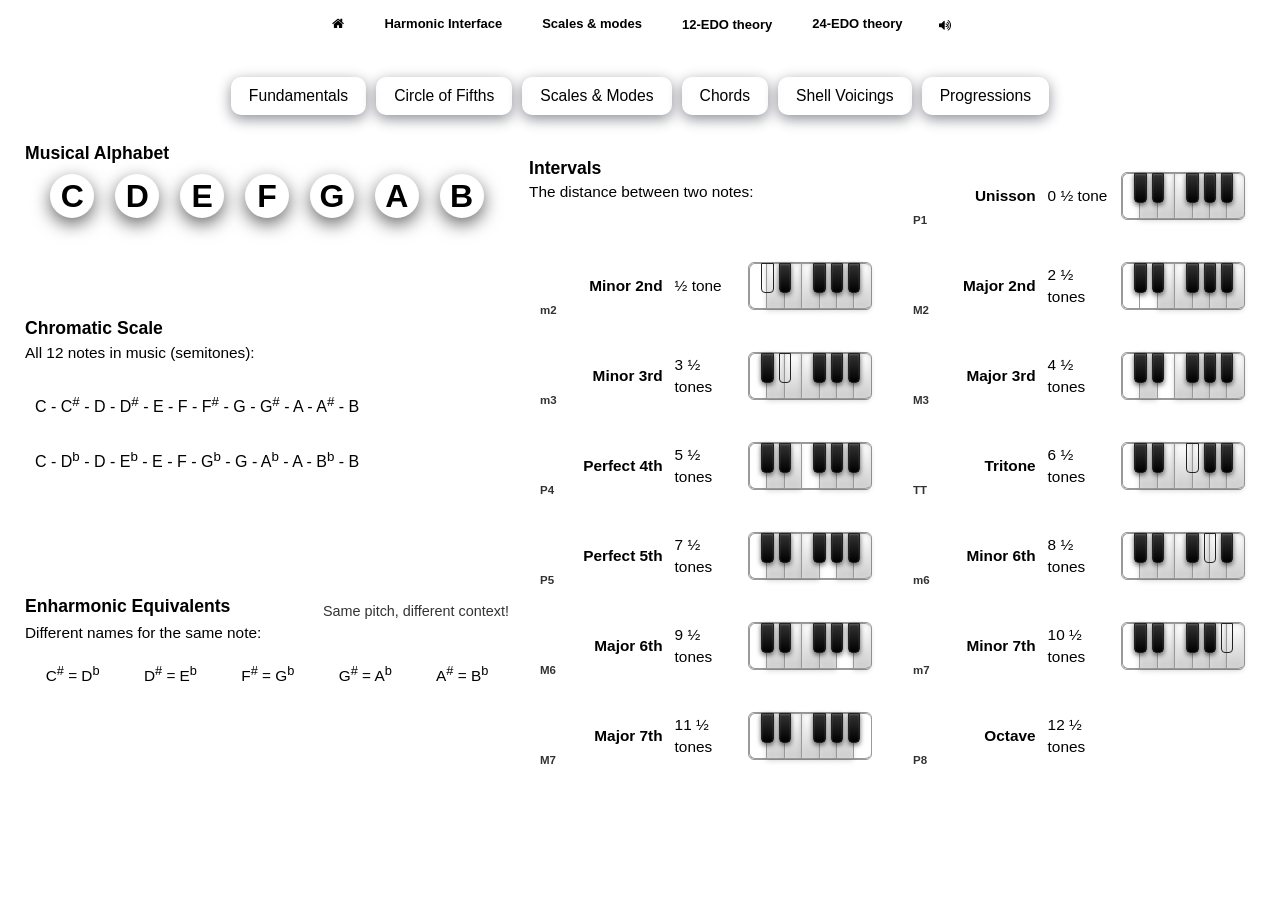
==== tools/12-edo/index.html @ b6a89ee2 "move theory_mindmap to 12-edo folder" ====
<!DOCTYPE html>
<html lang="en">

<head>
    <meta charset="UTF-8">
    <meta name="viewport" content="width=device-width, initial-scale=1.0">
    <title>Music Theory Mindmap</title>
    <link rel="stylesheet" href="../../css/master-style.css">
    <link rel="stylesheet" href="style.css">
    <script src="../../js/utils/modes.js"></script>
    <script src="../../js/core/theory-engine.js"></script>
    <script src="../../js/core/audio-manager.js"></script>
    <script src="script.js" defer></script>
    <script src="../../js/components/shell-voicing.js"></script>
    <script src="../../js/components/keyboard.js"></script>
    <link rel="stylesheet" href="https://cdnjs.cloudflare.com/ajax/libs/font-awesome/4.7.0/css/font-awesome.min.css">
    <script src="../../js/components/main-nav.js"></script>
    <script src="../../js/components/circle-fifths.js"></script>
    <script src="../../js/utils/loadSynth.js" defer></script>

    <link rel="icon" type="image/png" href="../../assets/icon.png" />
</head>

<body>
    <main-nav active-tab="mindmap" root-path="../../"></main-nav>
    <div class="container">
        <div class="tab-nav">
            <button class="tab-btn active" onclick="showTab('fundamentals')">Fundamentals</button>
            <button class="tab-btn" onclick="showTab('circle')">Circle of Fifths</button>
            <button class="tab-btn" onclick="showTab('scales')">Scales & Modes</button>
            <button class="tab-btn" onclick="showTab('chords')">Chords</button>
            <button class="tab-btn" onclick="showTab('shell')">Shell Voicings</button>
            <button class="tab-btn" onclick="showTab('progressions')">Progressions</button>
        </div>

        <!-- FUNDAMENTALS TAB -->
        <div id="fundamentals" class="tab-content active">
            <div class="grid grid-4">
                <!-- Musical Alphabet -->
                <div class="card card-fund" style="grid-area: a;">
                    <h3>Musical Alphabet</h3>
                    <div class="notes-circles">
                        <!-- todo: play notes on click -->
                        <span class="note-circle">C</span>
                        <span class="note-circle">D</span>
                        <span class="note-circle">E</span>
                        <span class="note-circle">F</span>
                        <span class="note-circle">G</span>
                        <span class="note-circle">A</span>
                        <span class="note-circle">B</span>
                    </div>
                </div>

                <!-- Chromatic Scale -->
                <div class="card card-fund" style="grid-area: b;">
                    <h3>Chromatic Scale</h3>
                    <p>All 12 notes in music (semitones):</p>
                    <ul class="scale-formula">
                        <!-- todo: play notes on click -->
                        <li class="scale-li" data-scale="chromatic">C - C<sup>#</sup> - D - D<sup>#</sup> - E - F -
                            F<sup>#</sup> - G - G<sup>#</sup> - A - A<sup>#</sup> - B</li>
                        <li class="scale-li" data-scale="chromatic">C - D<sup>b</sup> - D - E<sup>b</sup> - E - F -
                            G<sup>b</sup> - G - A<sup>b</sup> - A - B<sup>b</sup> - B</li>
                    </ul>
                </div>

                <!-- Enharmonic Equivalents -->
                <div class="card card-fund" style="grid-area: c;">
                    <span
                        style="display: flex; flex-direction: row; justify-content: space-between; align-items: center;">
                        <h3>Enharmonic Equivalents</h3>
                        <p style="margin-top: 10px; font-size: 0.9em; opacity: 0.8;">Same pitch, different context!</p>
                    </span>
                    <p>Different names for the same note:</p>
                    <ul class="scale-formula-enharmonic">
                        <li class="enharmonic-li" data-note="C#">C<sup>#</sup> = D<sup>b</sup></li>
                        <li class="enharmonic-li" data-note="D#">D<sup>#</sup> = E<sup>b</sup></li>
                        <li class="enharmonic-li" data-note="F#">F<sup>#</sup> = G<sup>b</sup></li>
                        <li class="enharmonic-li" data-note="G#">G<sup>#</sup> = A<sup>b</sup></li>
                        <li class="enharmonic-li" data-note="A#">A<sup>#</sup> = B<sup>b</sup></li>
                    </ul>
                </div>

                <!-- Intervals -->
                <div class="card card-fund" style="grid-area: d;">
                    <ul class="interval-list interval-grid-container">
                        <span>
                            <h3>Intervals</h3>
                            <p>The distance between two notes:</p>
                        </span>
                        <li class="interval-li" data-semitones="0">
                            <span>P1</span>
                            <span class="interval-name">Unisson</span>
                            <span>0 ½ tone</span>
                            <custom-keyboard height="100%" width="100%" style="height: 80%" keys="C"></custom-keyboard>
                        </li>
                        <li class="interval-li" data-semitones="1">
                            <span>m2</span>
                            <span class="interval-name">Minor 2nd</span>
                            <span>½ tone</span>
                            <custom-keyboard height="100%" width="100%" style="height: 80%"
                                keys="C - C#"></custom-keyboard>
                        </li>
                        <li class="interval-li" data-semitones="2">
                            <span>M2</span>
                            <span class="interval-name">Major 2nd</span>
                            <span>2 ½ tones</span>
                            <custom-keyboard height="100%" width="100%" style="height: 80%"
                                keys="C - D"></custom-keyboard>
                        </li>
                        <li class="interval-li" data-semitones="3">
                            <span>m3</span>
                            <span class="interval-name">Minor 3rd</span>
                            <span>3 ½ tones</span>
                            <custom-keyboard height="100%" width="100%" style="height: 80%"
                                keys="C - D#"></custom-keyboard>
                        </li>
                        <li class="interval-li" data-semitones="4">
                            <span>M3</span>
                            <span class="interval-name">Major 3rd</span>
                            <span>4 ½ tones</span>
                            <custom-keyboard height="100%" width="100%" style="height: 80%"
                                keys="C - E"></custom-keyboard>
                        </li>
                        <li class="interval-li" data-semitones="5">
                            <span>P4</span>
                            <span class="interval-name">Perfect 4th</span>
                            <span>5 ½ tones</span>
                            <custom-keyboard height="100%" width="100%" style="height: 80%"
                                keys="C - F"></custom-keyboard>
                        </li>
                        <li class="interval-li" data-semitones="6">
                            <span>TT</span>
                            <span class="interval-name">Tritone</span>
                            <span>6 ½ tones</span>
                            <custom-keyboard height="100%" width="100%" style="height: 80%"
                                keys="C - F#"></custom-keyboard>
                        </li>
                        <li class="interval-li" data-semitones="7">
                            <span>P5</span>
                            <span class="interval-name">Perfect 5th</span>
                            <span>7 ½ tones</span>
                            <custom-keyboard height="100%" width="100%" style="height: 80%"
                                keys="C - G"></custom-keyboard>
                        </li>
                        <li class="interval-li" data-semitones="8">
                            <span>m6</span>
                            <span class="interval-name">Minor 6th</span>
                            <span>8 ½ tones</span>
                            <custom-keyboard height="100%" width="100%" style="height: 80%"
                                keys="C - G#"></custom-keyboard>
                        </li>
                        <li class="interval-li" data-semitones="9">
                            <span>M6</span>
                            <span class="interval-name">Major 6th</span>
                            <span>9 ½ tones</span>
                            <custom-keyboard height="100%" width="100%" style="height: 80%"
                                keys="C - A"></custom-keyboard>
                        </li>
                        <li class="interval-li" data-semitones="10">
                            <span>m7</span>
                            <span class="interval-name">Minor 7th </span>
                            <span>10 ½ tones</span>
                            <custom-keyboard height="100%" width="100%" style="height: 80%"
                                keys="C - A#"></custom-keyboard>
                        </li>
                        <li class="interval-li" data-semitones="11">
                            <span>M7</span>
                            <span class="interval-name">Major 7th</span>
                            <span>11 ½ tones</span>
                            <custom-keyboard height="100%" width="100%" style="height: 80%"
                                keys="C - B"></custom-keyboard>
                        </li>
                        <li class="interval-li" data-semitones="12">
                            <span>P8</span>
                            <span class="interval-name">Octave</span>
                            <span>12 ½ tones</span>
                        </li>
                    </ul>
                </div>
            </div>
        </div>

        <!-- CIRCLE OF FIFTHS TAB -->
        <div id="circle" class="tab-content">
            <div class="card card-circle" style="grid-area: a;">
                <circle-fifths></circle-fifths>
            </div>
        </div>

        <!-- SCALES TAB -->
        <div id="scales" class="tab-content">
            <div class="grid grid-6">
                <div class="card" style="grid-area: e;">
                    <h3>Interactive Scale Explorer</h3>
                    <p style="color: var(--text-muted); font-size: 0.9em; margin-bottom: 15px;">Choose any root note and mode to explore the 12-EDO scales dynamically.</p>
                    <div style="display: flex; gap: 15px; align-items: center; margin-bottom: 20px; flex-wrap: wrap;">
                        <select id="dynamic-root" style="min-width: 80px;"></select>
                        <select id="dynamic-mode" style="min-width: 180px;"></select>
                        <button id="play-dynamic-scale" class="tab-btn active" style="display: flex; align-items: center; gap: 8px;">
                            <i class="fa fa-play"></i> Play Scale
                        </button>
                    </div>
                    <div id="dynamic-scale-notes" style="display: flex; gap: 8px; flex-wrap: wrap;"></div>
                </div>

                <div class="card" style="grid-area: a;">
                    <h3>Major Scale (Ionian)</h3>
                    <p style="margin-bottom: 10px;"><strong>Formula:</strong> W-W-H-W-W-W-H</p>
                    <p style="font-size: 0.9em; opacity: 0.8; margin-bottom: 15px;">The bright, happy foundation of Western music.</p>
                    <ul class="scale-formula" style="list-style:none; padding:0; display:flex; flex-direction:column; gap:10px;">
                        <li class="scale-card-btn" data-root="C" data-mode="Major/Ionian">C Major</li>
                    </ul>
                </div>

                <div class="card" style="grid-area: b;">
                    <h3>Natural Minor (Aeolian)</h3>
                    <p style="margin-bottom: 10px;"><strong>Formula:</strong> W-H-W-W-H-W-W</p>
                    <p style="font-size: 0.9em; opacity: 0.8; margin-bottom: 15px;">Relative to Major, creates a darker, melancholic feel.</p>
                    <ul class="scale-formula" style="list-style:none; padding:0; display:flex; flex-direction:column; gap:10px;">
                        <li class="scale-card-btn" data-root="A" data-mode="Natural Minor/Aeolian">A Minor</li>
                    </ul>
                </div>

                <div class="card" style="grid-area: c;">
                    <h3>Pentatonic & Blues</h3>
                    <p><strong>Major Penta:</strong> 1 - 2 - 3 - 5 - 6</p>
                    <p><strong>Minor Penta:</strong> 1 - <sup>b</sup>3 - 4 - 5 - <sup>b</sup>7</p>
                    <p style="font-size: 0.9em; opacity: 0.8; margin-bottom: 15px;">5-note scales heavily used in Rock, Pop & Blues.</p>
                    <ul class="scale-formula" style="list-style:none; padding:0; display:flex; flex-direction:column; gap:10px;">
                        <li class="scale-card-btn" data-root="C" data-mode="Pentatonic Major">C Major Pentatonic</li>
                    </ul>
                </div>

                <div class="card" style="grid-area: d;">
                    <h3>The 7 Modes</h3>
                    <p style="font-size: 0.9em; opacity: 0.8; margin-bottom: 15px;">Built from each degree of the major scale (Click to play in C):</p>
                    <ul class="scale-formula" style="list-style:none; padding:0; display:grid; grid-template-columns: repeat(auto-fit, minmax(220px, 1fr)); gap:10px;">
                        <li class="scale-card-btn" data-root="C" data-mode="Major/Ionian" data-title="Ionian (I)" data-desc="Major scale (bright)"></li>
                        <li class="scale-card-btn" data-root="C" data-mode="Dorian" data-title="Dorian (ii)" data-desc="Minor with raised 6th (jazzy)"></li>
                        <li class="scale-card-btn" data-root="C" data-mode="Phrygian" data-title="Phrygian (iii)" data-desc="Minor with b2 (Spanish)"></li>
                        <li class="scale-card-btn" data-root="C" data-mode="Lydian" data-title="Lydian (IV)" data-desc="Major with #4 (dreamy)"></li>
                        <li class="scale-card-btn" data-root="C" data-mode="Mixolydian" data-title="Mixolydian (V)" data-desc="Major with b7 (bluesy)"></li>
                        <li class="scale-card-btn" data-root="C" data-mode="Natural Minor/Aeolian" data-title="Aeolian (vi)" data-desc="Natural minor (dark)"></li>
                        <li class="scale-card-btn" data-root="C" data-mode="Locrian" data-title="Locrian (vii)" data-desc="Diminished (unstable)"></li>
                    </ul>
                </div>
            </div>
        </div>

        <!-- CHORDS TAB -->
        <div id="chords" class="tab-content">
            <div class="grid grid-7">
                <div class="card" style="grid-area: a;">
                    <h3>Triads</h3>
                    <ul class="chord-formula">
                        <li class="chords-li-example">
                            <strong>Major</strong>
                            <strong>C</strong>
                            <text><strong>1 - 3 - 5</strong><br>(C - E - G)</text>
                            <custom-keyboard height="50px" width="200px" keys="C - E - G"
                                style="grid-area: c;"></custom-keyboard>
                        </li>
                        <li class="chords-li-example">
                            <strong>Minor</strong>
                            <strong>C<sub>m</sub></strong>
                            <text><strong>1 - <sup>b</sup>3 - 5</strong><br>(C - E<sup>b</sup> - G)</text>
                            <custom-keyboard height="50px" width="200px" keys="C - Eb - G"
                                style="grid-area: c;"></custom-keyboard>
                        </li>
                        <li class="chords-li-example">
                            <strong>Diminished</strong>
                            <strong>C<sub>dim</sub></strong>
                            <text><strong>1 - <sup>b</sup>3 - <sup>b</sup>5</strong><br>(C - E<sup>b</sup> -
                                G<sup>b</sup>)</text>
                            <custom-keyboard height="50px" width="200px" keys="C - Eb - Gb"
                                style="grid-area: c;"></custom-keyboard>
                        </li>
                        <li class="chords-li-example">
                            <strong>Augmented</strong>
                            <strong>C<sub>aug</sub></strong>
                            <text><strong>1 - 3 - <sup>#</sup>5</strong><br>(C - E<sup>b</sup> - G<sup>#</sup>)</text>
                            <custom-keyboard height="50px" width="200px" keys="C - E - G#"
                                style="grid-area: c;"></custom-keyboard>
                        </li>
                    </ul>
                </div>

                <div class="card" style="grid-area: b;">
                    <h3>7th Chords</h3>
                    <ul class="chord-formula">
                        <li class="chords-li-example">
                            <strong>Major 7</strong>
                            <strong>C<sup>M7</sup></strong>
                            <text><strong>1 - 3 - 5 - 7</strong><br>(C - E - G - B)</text>
                            <custom-keyboard height="50px" width="200px" keys="C - E - G - B"
                                style="grid-area: c;"></custom-keyboard>
                        </li>
                        <li class="chords-li-example">
                            <strong>Dominant 7</strong>
                            <strong>C<sup>7</sup></strong>
                            <text><strong>1 - 3 - 5 - <sup>b</sup>7</strong><br>(C - E - G - B<sup>b</sup>)</text>
                            <custom-keyboard height="50px" width="200px" keys="C - E - G - Bb"
                                style="grid-area: c;"></custom-keyboard>
                        </li>
                        <li class="chords-li-example">
                            <strong>Minor 7</strong>
                            <strong>C<sub>m</sub><sup>7</sup></strong>
                            <text><strong>1 - <sup>b</sup>3 - 5 - <sup>b</sup>7</strong><br>(C - E<sup>b</sup> - G -
                                B<sup>b</sup>)</text>
                            <custom-keyboard height="50px" width="200px" keys="C - Eb - G - Bb"
                                style="grid-area: c;"></custom-keyboard>
                        </li>
                        <li class="chords-li-example">
                            <strong>Minor 7b5</strong>
                            <strong>C<sub>m</sub><sup>7b5</sup></strong>
                            <text><strong>1 - <sup>b</sup>3 - <sup>b</sup>5 - <sup>b</sup>7</strong><br>(C -
                                E<sup>b</sup> - G<sup>b</sup> - B<sup>b</sup>)</text>
                            <custom-keyboard height="50px" width="200px" keys="C - Eb - Gb - Bb"
                                style="grid-area: c;"></custom-keyboard>
                        </li>
                        <li class="chords-li-example">
                            <strong>Diminished 7</strong>
                            <strong>C<sub>dim</sub><sup>7</sup></strong>
                            <text><strong>1 - <sup>b</sup>3 - <sup>b</sup>5 - bb7</strong><br>(C - E<sup>b</sup> -
                                G<sup>b</sup> - B<sup>bb</sup>)</text>
                            <custom-keyboard height="50px" width="200px" keys="C - Eb - Gb - A"
                                style="grid-area: c;"></custom-keyboard>
                        </li>
                    </ul>
                </div>

                <div class="card" style="grid-area: c;">
                    <h3>Extended Chords</h3>
                    <ul class="chord-formula">
                        <li class="chords-li-example">
                            <strong>Nineth</strong>
                            <strong>C<sup>9</sup></strong>
                            <text><strong>1 - 3 - 5 - 7 - 9</strong><br>(C - E -
                                G - B - D)</text>
                            <custom-keyboard height="50px" width="200px" keys="C - E -
                                G - B - D"
                                style="grid-area: c;"></custom-keyboard>
                        </li>
                        <li class="chords-li-example">
                            <strong>Eleventh</strong>
                            <strong>C<sup>11</sup></strong>
                            <text><strong>1 - 3 - 5 - 7 - 9 - 11</strong><br>(C - E -
                                G - B - D - F)</text>
                            <custom-keyboard height="50px" width="200px" keys="C - E -
                                G - B - D - F"
                                style="grid-area: c;"></custom-keyboard>
                        </li>
                        <li class="chords-li-example">
                            <strong>Thirteenth</strong>
                            <strong>C<sup>13</sup></strong>
                            <text><strong>1 - 3 - 5 - 7 - 9 - 11 - 13</strong><br>(C - E -
                                G - B - D - F - A)</text>
                            <custom-keyboard height="50px" width="200px" keys="C - E -
                                G - B - D - F - A"
                                style="grid-area: c;"></custom-keyboard>
                        </li>
                    </ul>
                    <p style="margin-top: 10px; font-size: 0.9em; opacity: 0.8;">Often voiced selectively (not all notes
                        played)</p>
                </div>

                <div class="card" style="grid-area: d;">
                    <h3>Diatonic Chords in Major Keys</h3>
                    <p>Chords built from each scale degree:</p>
                    <div class="progression-box">
                        <div class="chord-box">I<sup>M7</sup></div>
                        <div class="chord-box">ii<sub>m</sub><sup>7</sup></div>
                        <div class="chord-box">iii<sub>m</sub><sup>7</sup></div>
                        <div class="chord-box">IV<sup>M7</sup></div>
                        <div class="chord-box">V<sup>7</sup></div>
                        <div class="chord-box">vi<sub>m</sub><sup>7</sup></div>
                        <div class="chord-box">vii<sub>m</sub><sup>7b5</sup></div>
                    </div>
                    <p style="margin-top: 15px;">Example in C: C<sup>M7</sup> - D<sub>m</sub><sup>7</sup> - E<sub>m</sub><sup>7</sup> - F<sup>M7</sup> - G<sup>7</sup> - A<sub>m</sub><sup>7</sup> - B<sub>m</sub><sup>7b5</sup></p>
                </div>
            </div>
        </div>

        <!-- SHELL VOICINGS TAB -->
        <div id="shell" class="tab-content">
            <div class="grid grid-2" style="grid-area: a;">
                <div class="card">
                    <span class="shells-title">
                        <h3>Major 7</h3>
                        <p>1 3 7</p>
                    </span>

                    <div class="shells">
                        <div class="shell-voicing">
                            <h4>Root on E</h4>
                            <shell-voicing type="maj7" root-string="E"></shell-voicing>
                        </div>

                        <div class="shell-voicing">
                            <h4>Root on A</h4>
                            <shell-voicing type="maj7" root-string="A"></shell-voicing>
                        </div>

                        <div class="shell-voicing">
                            <h4>Root on D</h4>
                            <shell-voicing type="maj7" root-string="D"></shell-voicing>
                        </div>

                        <div class="shell-voicing">
                            <h4>Root on G</h4>
                            <shell-voicing type="maj7" root-string="G"></shell-voicing>
                        </div>
                    </div>
                </div>

                <div class="card">
                    <span class="shells-title">
                        <h3>Minor 7</h3>
                        <p>1 <sup>b</sup>3 <sup>b</sup>7</p>
                    </span>
                    <div class="shells">
                        <div class="shell-voicing">
                            <h4>Root on E</h4>
                            <shell-voicing type="min7" root-string="E"></shell-voicing>
                        </div>

                        <div class="shell-voicing">
                            <h4>Root on A</h4>
                            <shell-voicing type="min7" root-string="A"></shell-voicing>
                        </div>

                        <div class="shell-voicing">
                            <h4>Root on D</h4>
                            <shell-voicing type="min7" root-string="D"></shell-voicing>
                        </div>

                        <div class="shell-voicing">
                            <h4>Root on G</h4>
                            <shell-voicing type="min7" root-string="G"></shell-voicing>
                        </div>
                    </div>
                </div>

                <div class="card">
                    <span class="shells-title">
                        <h3>Dominant 7</h3>
                        <p>1 3 <sup>b</sup>7</p>
                    </span>
                    <div class="shells">
                        <div class="shell-voicing">
                            <h4>Root on E</h4>
                            <shell-voicing type="dom7" root-string="E"></shell-voicing>
                        </div>

                        <div class="shell-voicing">
                            <h4>Root on A</h4>
                            <shell-voicing type="dom7" root-string="A"></shell-voicing>
                        </div>

                        <div class="shell-voicing">
                            <h4>Root on D</h4>
                            <shell-voicing type="dom7" root-string="D"></shell-voicing>
                        </div>

                        <div class="shell-voicing">
                            <h4>Root on G</h4>
                            <shell-voicing type="dom7" root-string="G"></shell-voicing>
                        </div>
                    </div>
                </div>

                <div class="card">
                    <span class="shells-title">
                        <h3>Sixth</h3>
                        <p>1 3 6</p>
                    </span>
                    <div class="shells">
                        <div class="shell-voicing">
                            <h4>Root on E</h4>
                            <shell-voicing type="6" root-string="E"></shell-voicing>
                        </div>

                        <div class="shell-voicing">
                            <h4>Root on A</h4>
                            <shell-voicing type="6" root-string="A"></shell-voicing>
                        </div>

                        <div class="shell-voicing">
                            <h4>Root on D</h4>
                            <shell-voicing type="6" root-string="D"></shell-voicing>
                        </div>

                        <div class="shell-voicing">
                            <h4>Root on G</h4>
                            <shell-voicing type="6" root-string="G"></shell-voicing>
                        </div>
                    </div>
                </div>
            </div>
        </div>

        <!-- PROGRESSIONS TAB -->
        <div id="progressions" class="tab-content">
            <div class="grid grid-3">
                <div class="card" style="grid-area: a;">
                    <h3>Common Chord Progressions</h3>

                    <h4>The Three Chord Wonder</h4>
                    <div class="progression-box">
                        <div class="chord-box">I</div>
                        <div class="chord-box">IV</div>
                        <div class="chord-box">V</div>
                    </div>
                    <p style="font-size: 0.9em; opacity: 0.8;">In C: C - F - G (Used in countless rock, pop, and blues
                        songs)</p>

                    <h4>Pop Progression</h4>
                    <div class="progression-box">
                        <div class="chord-box">I</div>
                        <div class="chord-box">V</div>
                        <div class="chord-box">vi</div>
                        <div class="chord-box">IV</div>
                    </div>
                    <p style="font-size: 0.9em; opacity: 0.8;">In C: C - G - Am - F (Extremely popular in modern pop
                        music)</p>

                    <h4>Jazz Standard</h4>
                    <div class="progression-box">
                        <div class="chord-box">ii</div>
                        <div class="chord-box">V</div>
                        <div class="chord-box">I</div>
                    </div>
                    <p style="font-size: 0.9em; opacity: 0.8;">In C: Dm7 - G7 - Cmaj7 (The most important progression in
                        jazz)</p>

                    <h4>50s Progression</h4>
                    <div class="progression-box">
                        <div class="chord-box">I</div>
                        <div class="chord-box">vi</div>
                        <div class="chord-box">IV</div>
                        <div class="chord-box">V</div>
                    </div>
                    <p style="font-size: 0.9em; opacity: 0.8;">In C: C - Am - F - G (Classic doo-wop and early rock)</p>

                    <h4>12-Bar Blues</h4>
                    <div class="progression-box blues">
                        <div class="chord-box">I</div>
                        <div class="chord-box">I</div>
                        <div class="chord-box">I</div>
                        <div class="chord-box">I</div>
                        <div class="chord-box">IV</div>
                        <div class="chord-box">IV</div>
                        <div class="chord-box">I</div>
                        <div class="chord-box">I</div>
                        <div class="chord-box">V</div>
                        <div class="chord-box">IV</div>
                        <div class="chord-box">I</div>
                        <div class="chord-box">V</div>
                    </div>
                    <p style="font-size: 0.9em; opacity: 0.8;">In A: A7 - A7 - A7 - A7 - D7 - D7 - A7 - A7 - E7 - D7 - A7 - E7 (12-Bar Standard)</p>
                </div>

                <div class="card" style="grid-area: b;">
                    <h3>Advanced Chord Progressions</h3>

                    <h4>Cycle of 4ths</h4>
                    <div class="progression-box">
                        <div class="chord-box">iii</div>
                        <div class="chord-box">vi</div>
                        <div class="chord-box">ii</div>
                        <div class="chord-box">V</div>
                        <div class="chord-box">I</div>
                    </div>
                    <p style="font-size: 0.9em; opacity: 0.8;">In C: Em7 - Am7 - Dm7 - G7 - Cmaj7</p>

                    <h4>Rhythm Changes (A Section)</h4>
                    <div class="progression-box">
                        <div class="chord-box">I</div>
                        <div class="chord-box">vi</div>
                        <div class="chord-box">ii</div>
                        <div class="chord-box">V</div>
                    </div>
                    <p style="font-size: 0.9em; opacity: 0.8;">In C: Cmaj7 - Am7 - Dm7 - G7 (Based on "I Got Rhythm" - foundation of countless jazz standards)</p>
                </div>

                <div class="card" style="grid-area: c;">
                    <h3>Chord Functions</h3>
                    <ul class="interval-list interval-grid-container-2">
                        <li><strong>Tonic (I, vi)</strong> - Home base, stable, resolution</li>
                        <li><strong>Subdominant (ii, IV)</strong> - Moves away from tonic, builds tension</li>
                        <li><strong>Dominant (V, vii°)</strong> - High tension, wants to resolve to tonic</li>
                    </ul>
                    <p style="margin-top: 15px; font-size: 0.9em;">Flow: Tonic → Subdominant → Dominant → Tonic</p>
                </div>

                <div class="card" style="grid-area: d;">
                    <h3>Common Substitutions</h3>
                    <ul class="chord-formula">
                        <li><strong>Relative minor/major</strong><br>I ↔ vi (C ↔ Am)</li>
                        <li><strong>Tritone substitution</strong><br>V7 ↔ bII7 (G7 ↔ Db7)</li>
                        <li><strong>Secondary dominants</strong><br>Any chord can be preceded by its V7</li>
                        <li><strong>Borrowed chords</strong><br>Use chords from parallel minor</li>
                    </ul>
                </div>
            </div>
        </div>
    </div>
</body>

</html>
---- tools/12-edo/style.css ----
/* reset */
* {
  margin:0;
  padding:0;
  box-sizing:border-box;
  -webkit-font-smoothing:antialiased;
  -moz-osx-font-smoothing:grayscale;
}

body:not(.main-nav) {
  font-family: 'Inter', 'Segoe UI', Roboto, Arial, sans-serif;
  background: linear-gradient(135deg, var(--bg-dark) 0%, #071016 100%);
  color: var(--text-white);
	padding-bottom: 5px;
  overflow-x: hidden;
  line-height:1.45;
  -webkit-tap-highlight-color: transparent;
}

/* central container */
.container{
  max-width: calc(100% - 50px);
  margin: 0 auto;
}

/* heading */
h1{
  text-align:center;
  font-size:2.4em;
  margin-bottom:8px;
  color: var(--text-white);
  letter-spacing: -0.02em;
  text-shadow: 0 6px 18px rgba(0,0,0,0.6);
}

.card h3 {
  font-size: 1.1em;
}

/* tab nav */
.tab-nav{
  display:flex;
  justify-content:center;
  gap:10px;
  margin-top:26px;
  margin-bottom:26px;
  flex-wrap:wrap;
}

.tab-btn{
  padding:10px 18px;
  background: transparent;
  border: 1px solid var(--glass);
  color: var(--text-muted);
  cursor: pointer;
  border-radius:10px;
  font-size:0.98em;
  transition: all 220ms cubic-bezier(.2,.9,.32,1);
  backdrop-filter: blur(6px);
  box-shadow: 0 4px 14px rgba(2,6,23,0.45);
}

.tab-btn:hover{
  transform: translateY(0px);
}

.tab-btn.active{
  background: var(--glass);
  border: 1px solid var(--accent-blue);
  color: var(--accent-blue);
}

/* tabs content */
.tab-content{
  display:none;
  animation: fadeIn 420ms ease both;
}

.tab-content.active{
  display:block;
}

@keyframes fadeIn{
  from{ opacity:0; transform: translateY(8px); }
  to{ opacity:1; transform: translateY(0); }
}

/* grids */
.grid{
  display:grid;
  gap:20px;
  margin-bottom:20px;
}

.grid-2 { grid-template-columns: repeat(auto-fit, minmax(300px, 1fr)); }
.grid-3 {
  grid-template-areas:
		"a b d"
		"a c c";
}
.grid-4 {
    position: relative;
    display: grid;
    grid-template-columns: 1fr 1.5fr;
    grid-template-areas:
        "a d"
        "b d"
        "c d";
    gap: 20px;
}
.grid-5 {
  grid-template-areas: "a";
  height: calc(100vh - 200px);
  display: flex;
  align-items: center;
  justify-content: center;
}
.grid-6 {
	grid-template-areas:
		"a b c"
		"e d d";
}
.grid-7 {
	grid-template-areas:
		"a b c"
		"a b d";
}

.card-circle {
  height: 100%;
  display: flex;
  flex-direction: column;
  justify-content: center;
  align-items: center;
  padding: 20px;
}

/* lists */
.card-fund .scale-formula li {
  font-size: 1em;
}

.interval-list, .chord-formula, .scale-formula, .tips-list{
  list-style:none;
  padding:10px 0;
}

.interval-list, .scale-formula, .tips-list {
  margin-top: 0;
  padding-top: 0;
}

.interval-list li, .chord-formula li, .scale-formula li, .tips-list li {
  padding:10px;
  margin:8px 0;
  background: rgba(255,255,255,0.02);
  border-radius:8px;
  border-left: 4px solid var(--cool-blue);
  color: var(--text-white);
  font-size:0.96em;
	cursor: default;
}

.interval-list li:hover span, .scale-formula li:hover, .tips-list li:hover {
	color: var(--accent-blue);
	border-color: var(--cool-blue);
	cursor: pointer;
}

.interval-list li {
  display: grid;
  grid-template-columns: 1fr 0.5fr 1fr;
  gap: 12px;
  position: relative;
}

.tips-list li {
  display: grid;
  grid-template-columns: 1fr 1fr;
  gap: 12px;
  position: relative;
}

/* Le conteneur parent devient une grille à 2 colonnes */
.interval-grid-container {
    display: grid;
    grid-template-columns: 1fr 1fr; /* Deux colonnes égales */
    gap: 10px 20px; /* Espace vertical de 10px, horizontal de 20px */
    list-style: none;
    padding: 0;
    margin-top: 15px;
}

/* On s'assure que chaque item occupe bien sa ligne */
.interval-grid-container li {
    margin: 0; /* On gère l'espacement via le gap du parent */
    display: grid;
    grid-template-columns: 1fr 0.5fr 1fr;
    gap: 12px;
    position: relative;
    align-items: center;
    min-height: 80px; /* Optionnel : force une hauteur minimale identique pour tous */
}

.interval-grid-container-2 li {
    margin: 0; /* On gère l'espacement via le gap du parent */
    display: grid;
    grid-template-columns: 1fr 1fr;
    gap: 12px;
    position: relative;
    align-items: center;
    min-height: 80px; /* Optionnel : force une hauteur minimale identique pour tous */
}


.interval-list li > span:first-child {
  position: absolute;
  bottom: 5px;
  left: 5px;
  font-size: 0.75em;
  font-weight: 800;
  color: var(--accent-blue); /* Optionnel : pour le faire ressortir */
  opacity: 0.8;
  background: rgba(255, 255, 255, 0.05);
  padding: 2px 6px;
  border-radius: 4px;
}

.scale-formula-enharmonic {
  list-style:none;
  display: flex;
  flex-direction: row;
  gap: 3px;
  justify-content: space-around;
}

.interval-grid-container li {
  position: relative;
}

.interval-list-2, .chord-formula, .scale-formula {
  list-style:none;
  padding:10px 0;
}

.interval-list-2 li, .chord-formula li, .scale-formula li, .scale-formula-enharmonic li{
  padding:10px;
  margin:8px 0;
  background: rgba(255,255,255,0.02);
  border-radius:8px;
  border-left: 4px solid var(--cool-blue);
  color: var(--text-white);
  font-size:0.96em;
	cursor: default;
}

.interval-list-2 li:hover span, .scale-formula li:hover, .scale-formula-enharmonic li:hover {
	color: var(--accent-blue);
	border-color: var(--cool-blue);
	cursor: pointer;
}

.interval-name {
  font-weight: bold;
  text-align: right;
}

/* progression / small UI chips */
.progression-box{
  display:flex;
  gap:10px;
  flex-wrap:wrap;
  margin:10px 0;
}

.blues {
	display: grid;
	grid-template-columns: repeat(4, 1fr);
	gap: 10px;
	margin: 10px 0;
}

.blues > .chord-box {
  background-color: rgb(0, 0, 255, 0.1);
}

.chord-box{
  background: rgba(255,255,255,0.03);
  padding:10px 14px;
  border-radius:10px;
  font-weight:700;
  font-size:1.05em;
  color: var(--text-white);
  border: 1px solid rgba(255,255,255,0.03);
  box-shadow: 0 6px 18px rgba(0,0,0,0.45);
}

/* note circle: modern neon rim */
.note-circle {
  display:inline-flex;
  width:44px;
  height:44px;
  border-radius:50%;
  background: linear-gradient(180deg, rgba(255,255,255,0.01), rgba(255,255,255,0.015));
  border: 1px solid rgba(255,255,255,0.04);
  align-items:center;
  justify-content:center;
  margin:6px;
  font-weight:700;
  color: var(--text-white);
  box-shadow: 0 6px 18px rgba(0,0,0,0.6), inset 0 1px 0 rgba(255,255,255,0.02);
	cursor: pointer;
}

.note-circle:hover{
	color: var(--accent-blue);
	border-color: var(--cool-blue);
	background: linear-gradient(180deg, rgba(255,255,255,0.01), rgba(255,255,255,0.02));
}

.notes-circles {
  font-size: 2em;
  text-align: center;
  margin: 2px 0;
  cursor: default;
}

.shells-title {
  display: flex;
  flex-direction: row;
  justify-content: space-between;
  padding: 0 10px;
}

.shell {
  display: grid;
  grid-template-areas:
    "a"
    "b";
}

.shells {
  display: grid;
  grid-template-columns: repeat(2, 1fr);
  grid-template-rows: repeat(2, 1fr);
  gap: 5px;
}

/* shell voicing cards */
.shell-voicing {
  background: var(--bg-dark);
  padding:10px;
  border-radius:10px;
  border: 1px solid rgba(255,255,255,0.03);
  max-height: 200px;
  max-width: 200px;
  position: relative;
}

.shell-voicing h4 {
  font-size: 0.9em;
  margin: 0;
}

/* smaller UI tweaks */
.card p{ color: var(--text-muted); font-size:0.96em; }
.card strong{ color: var(--text-white); }

/* responsive tweaks */
@media (max-width: 900px) {
  .grid-3, .grid-4, .grid-6, .grid-7 {
    grid-template-columns: 1fr;
    grid-template-areas:
      "a"
      "b"
      "c"
      "d";
  }
  .interval-grid-container {
    grid-template-columns: 1fr;
  }
}

@media (max-width:600px){
  h1{ font-size:1.6em; }
  .tab-btn{ padding:8px 12px; font-size:0.9em; }
  .note-circle{ width:36px; height:36px; }
  .shells { grid-template-columns: 1fr; }
  .blues { grid-template-columns: repeat(2, 1fr); }
}

line {
	stroke: rgba(255, 255, 255, 0.03);
	stroke-width: 2;
}

.chords-li-example {
  display: grid;
  gap: 8px;
  justify-items: center;
}
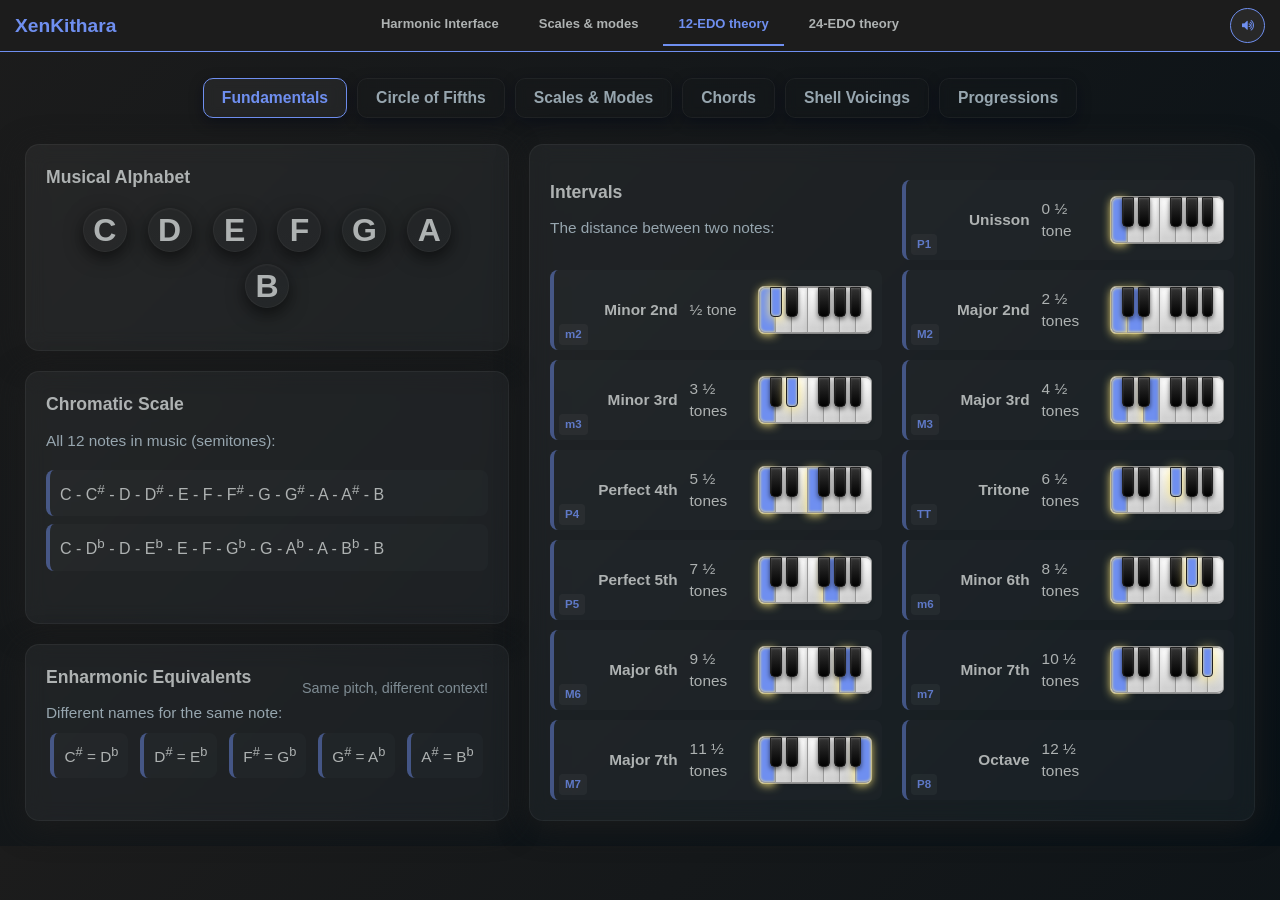
==== commit 9cd8e922: "fix: update pages names" ====
--- a/tools/12-edo/index.html
+++ b/tools/12-edo/index.html
@@ -4,7 +4,7 @@
 <head>
     <meta charset="UTF-8">
     <meta name="viewport" content="width=device-width, initial-scale=1.0">
-    <title>Music Theory Mindmap</title>
+    <title>XenKithara - 12-EDO</title>
     <link rel="stylesheet" href="../../css/master-style.css">
     <link rel="stylesheet" href="style.css">
     <script src="../../js/utils/modes.js"></script>
--- a/css/master-style.css
+++ b/css/master-style.css
@@ -0,0 +1,369 @@
+:root {
+    --bg-dark: #1C1C1C;
+    --bg-nav: #1C1C1C;
+    --bg-light: #242424;
+    --text-white: #AEB2B2;
+    --text-dark: #1C1C1C;
+    --text-muted: #97a6af;
+    --accent-blue: #6F8FF0;
+    --dark-blue: #002cb1;
+    --accent-red: #FE5658;
+    --accent-green: #1E5128;
+    --accent-orange: #413C26;
+    --accent-yellow: #FDE87B;
+    --cool-blue: #6f8ff078;
+    --glass: rgba(255, 255, 255, 0.05);
+    --glass-blur: 10px;
+
+    /* z-index level */
+    --level--1: -1;
+    --level-0: 1;
+    --level-1: 10;
+    --level-2: 20;
+    --level-3: 30;
+    --level-4: 40;
+    --level-5: 50;
+}
+
+body {
+    margin: 0;
+    padding: 0;
+    background-color: var(--bg-dark);
+    color: var(--text-white);
+    font-family: 'Inter', 'Segoe UI', sans-serif;
+    width: 100%;
+}
+
+/* Navigation Style EDO */
+.main-nav {
+    width: 100%;
+    background: var(--bg-nav);
+    border-bottom: 1px solid var(--accent-blue);
+    position: sticky;
+    top: 0;
+    z-index: var(--level-4);
+}
+
+.nav-container {
+    display: flex;
+    justify-content: center;
+    gap: 20px;
+    padding: 10px;
+}
+
+.nav-btn {
+    background: none;
+    border: none;
+    color: var(--text-white);
+    padding: 12px 24px;
+    cursor: pointer;
+    font-weight: 600;
+    transition: all 0.3s;
+    border-bottom: 2px solid transparent;
+}
+
+.nav-btn:hover {
+    color: var(--accent-blue);
+}
+
+.nav-btn.active {
+    color: var(--accent-blue);
+    border-bottom: 2px solid var(--accent-blue);
+}
+
+/* --- Global Harmonized UI Components --- */
+
+/* 1. Standardized Buttons */
+button,
+.nav-btn,
+.tab-btn {
+    padding: 10px 20px;
+    background: var(--glass);
+    border: 1px solid var(--glass);
+    color: var(--text-muted);
+    cursor: pointer;
+    border-radius: 10px;
+    font-size: 0.95em;
+    font-weight: 600;
+    transition: all 0.25s cubic-bezier(.2, .9, .32, 1);
+    backdrop-filter: blur(var(--glass-blur));
+    font-family: 'Inter', sans-serif;
+}
+
+button:hover,
+.nav-btn:hover {
+    transform: translateY(-2px);
+    color: var(--text-white);
+    border-color: var(--accent-blue);
+    background: rgba(255, 255, 255, 0.05);
+}
+
+button.active,
+.nav-btn.active,
+.tab-btn.active {
+    background: linear-gradient(90deg, var(--accent-blue), rgba(111, 143, 240, 0.2));
+    border: 1px solid rgba(111, 143, 240, 0.4);
+    color: var(--text-dark);
+    /* Improved contrast for active state */
+}
+
+/* 2. Harmonized Form Inputs (Select, Number, Text) */
+select,
+input[type="number"],
+input[type="text"] {
+    background-color: var(--bg-light);
+    color: var(--text-white);
+    border: 1px solid var(--glass);
+    border-radius: 8px;
+    padding: 8px 12px;
+    font-family: 'Inter', sans-serif;
+    font-size: 0.9em;
+    transition: border-color 0.3s, box-shadow 0.3s;
+    outline: none;
+}
+
+select:focus,
+input:focus {
+    border-color: var(--accent-blue);
+    box-shadow: 0 0 0 2px rgba(111, 143, 240, 0.2);
+}
+
+/* 3. Custom Styled Checkboxes */
+input[type="checkbox"] {
+    appearance: none;
+    -webkit-appearance: none;
+    width: 18px;
+    height: 18px;
+    background: var(--bg-light);
+    border: 2px solid var(--accent-blue);
+    border-radius: 4px;
+    cursor: pointer;
+    position: relative;
+    vertical-align: middle;
+    margin-right: 8px;
+}
+
+input[type="checkbox"]:checked {
+    background: var(--accent-blue);
+}
+
+input[type="checkbox"]:checked::after {
+    position: absolute;
+    color: var(--text-dark);
+    font-size: 14px;
+    font-weight: bold;
+    left: 2px;
+    top: -2px;
+}
+
+/* 4. Table Harmonization */
+table {
+    border-collapse: separate;
+    border-spacing: 4px;
+}
+
+td,
+th {
+    border-radius: 6px;
+}
+
+.card {
+    background: var(--glass);
+    border: 1px solid var(--glass);
+    border-radius: 14px;
+    padding: 20px;
+    backdrop-filter: blur(var(--glass-blur));
+    transition: transform 260ms cubic-bezier(.2, .9, .32, 1), box-shadow 260ms;
+    box-shadow: 0 6px 30px var(--bg-nav);
+}
+
+/* headings inside cards */
+.card h3 {
+    font-size: 1.28em;
+    margin-bottom: 12px;
+    color: var(--text-white);
+}
+
+.card h4 {
+    font-size: 1.03em;
+    margin-top: 12px;
+    margin-bottom: 8px;
+    color: var(--accent-blue);
+}
+
+/* Foldable Footer Styling */
+footer {
+    position: fixed;
+    bottom: 0;
+    left: 0;
+    width: 100%;
+    z-index: var(--level-5);
+    transition: transform 0.4s cubic-bezier(0.4, 0, 0.2, 1);
+}
+
+footer.folded {
+    transform: translateY(calc(100% - 30px));
+    /* Leaves only the arrow visible */
+}
+
+.footer-toggle {
+    width: 50px;
+    height: 30px;
+    background: var(--bg-light);
+    border: 1px solid var(--glass);
+    border-bottom: none;
+    border-radius: 10px 10px 0 0;
+    margin: 0 auto;
+    display: flex;
+    align-items: center;
+    justify-content: center;
+    cursor: pointer;
+    color: var(--text-white);
+    transition: background 0.3s;
+}
+
+.footer-toggle:hover {
+    background: var(--bg-dark);
+}
+
+.footer-toggle i {
+    transition: transform 0.3s;
+}
+
+footer.folded .footer-toggle i {
+    transform: rotate(180deg);
+}
+
+/* Adjusting existing footer containers */
+footer .card {
+    border-bottom-left-radius: 0;
+    border-bottom-right-radius: 0;
+    margin-bottom: 0;
+}
+
+#infos {
+    position: fixed;
+    top: 50%;
+    right: 0;
+    transform: translateY(-50%);
+    width: 40px;
+    height: 50px;
+    background: var(--bg-light);
+    border: 3px solid var(--glass);
+    border-right: none;
+    border-radius: 15px 0 0 15px;
+    color: var(--text-white);
+    font-size: 1.5em;
+    display: flex;
+    align-items: center;
+    justify-content: center;
+    padding-left: 5px;
+    transition: all 0.3s ease;
+    z-index: var(--level-5);
+    box-shadow: -2px 2px 10px rgba(0,0,0,0.2);
+}
+
+#infos:hover {
+    color: var(--text-white);
+    transform: translateY(-50%) scale(1.1) translateX(-5px);
+    cursor: pointer;
+}
+
+#infos:hover~#main {
+    visibility: visible;
+    opacity: 1;
+}
+
+#main:hover {
+    visibility: visible;
+    opacity: 1;
+}
+
+#main {
+    position: fixed;
+    top: 10%;
+    left: 5%;
+    /* Use a semi-transparent glass border as the base */
+    border: 2px solid var(--glass);
+    border-radius: 20px;
+    visibility: hidden;
+    opacity: 0;
+    background-color: var(--bg-light);
+    color: var(--text-white);
+    width: 90%;
+    transition: all 0.3s ease;
+    z-index: var(--level-3);
+    text-align: justify;
+    font-size: 0.7em;
+    backdrop-filter: blur(var(--glass-blur));
+    overflow: hidden;
+    max-height: 80vh;
+    padding: 10px;
+    box-sizing: border-box;
+    z-index: var(--level-5);
+}
+
+/* The "Running" Accent Line */
+#main::before {
+    content: "";
+    position: absolute;
+    /* Expand slightly outside the container to cover the border area */
+    top: -50%;
+    left: -50%;
+    width: 200%;
+    height: 200%;
+    border-radius: 200%;
+    background: var(--accent-blue);
+    opacity: 0.5;
+    animation: rotateLine 8s ease-in-out infinite;
+    z-index: var(--level--1);
+}
+
+#main::after {
+    content: "";
+    position: absolute;
+    inset: 2px;
+    /* This thickness should match your desired border width */
+    background: var(--bg-light);
+    border-radius: 18px;
+    /* Slightly less than parent to fit inside */
+    z-index: var(--level--1);
+}
+
+@keyframes rotateLine {
+    from {
+        transform: rotate(0deg);
+    }
+
+    to {
+        transform: rotate(360deg);
+    }
+}
+
+#main p {
+    margin: 0;
+    padding: 10px 20px;
+    font-size: 1.5em;
+}
+
+#main h1 {
+    padding: 10px 20px;
+}
+
+a {
+    text-decoration: none;
+    color: var(--accent-blue);
+    font-weight: bold;
+    transition: all 0.3s ease;
+}
+
+.card canvas,
+.card svg,
+.card custom-keyboard,
+.card guitar-fretboard {
+    max-width: 100%;
+    /* height: auto !important; */
+}
+
+@media (max-width: 600px) {
+}
--- a/tools/12-edo/style.css
+++ b/tools/12-edo/style.css
@@ -368,7 +368,7 @@
 
 /* responsive tweaks */
 @media (max-width: 900px) {
-  .grid-3, .grid-4, .grid-6, .grid-7 {
+  .grid-3, .grid-4, .grid-7 {
     grid-template-columns: 1fr;
     grid-template-areas:
       "a"
@@ -376,6 +376,15 @@
       "c"
       "d";
   }
+  .grid-6 {
+    grid-template-columns: 1fr;
+    grid-template-areas:
+      "a"
+      "b"
+      "c"
+      "d"
+      "e";
+  }
   .interval-grid-container {
     grid-template-columns: 1fr;
   }
@@ -387,7 +396,27 @@
   .note-circle{ width:36px; height:36px; }
   .shells { grid-template-columns: 1fr; }
   .blues { grid-template-columns: repeat(2, 1fr); }
-}
+
+  .grid-6, .grid-7 {
+    grid-template-columns: 1fr;
+    grid-template-areas:
+      "a"
+      "b"
+      "c"
+      "d"
+      "e";
+  }
+
+  .chords-li-example {
+    flex-direction: column !important;
+    text-align: center;
+  }
+
+  .chords-li-example custom-keyboard {
+    width: 100% !important;
+    max-width: 300px;
+  }
+} /* Close the @media (max-width: 600px) block properly */
 
 line {
 	stroke: rgba(255, 255, 255, 0.03);
@@ -395,7 +424,9 @@
 }
 
 .chords-li-example {
-  display: grid;
-  gap: 8px;
-  justify-items: center;
+  display: flex;
+  flex-wrap: wrap;
+  align-items: center;
+  justify-content: space-between;
+  gap: 12px;
 }
